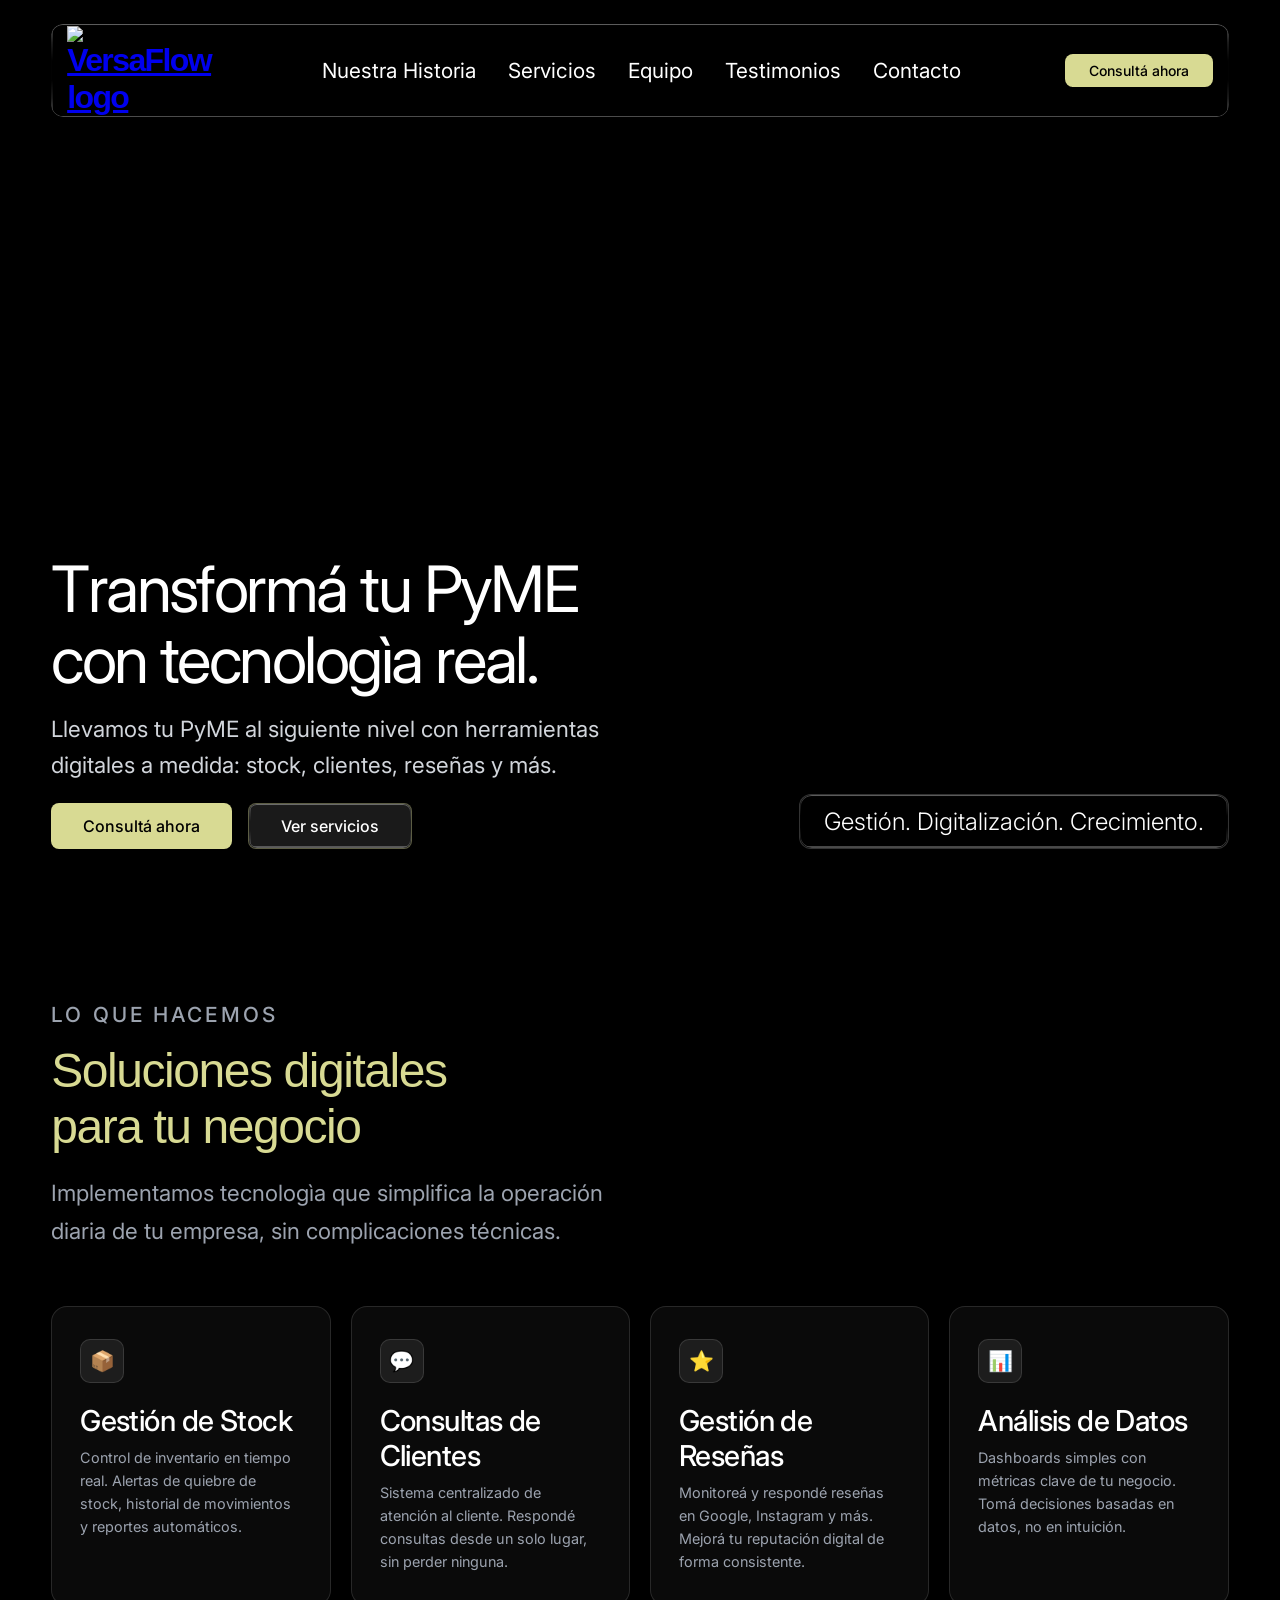
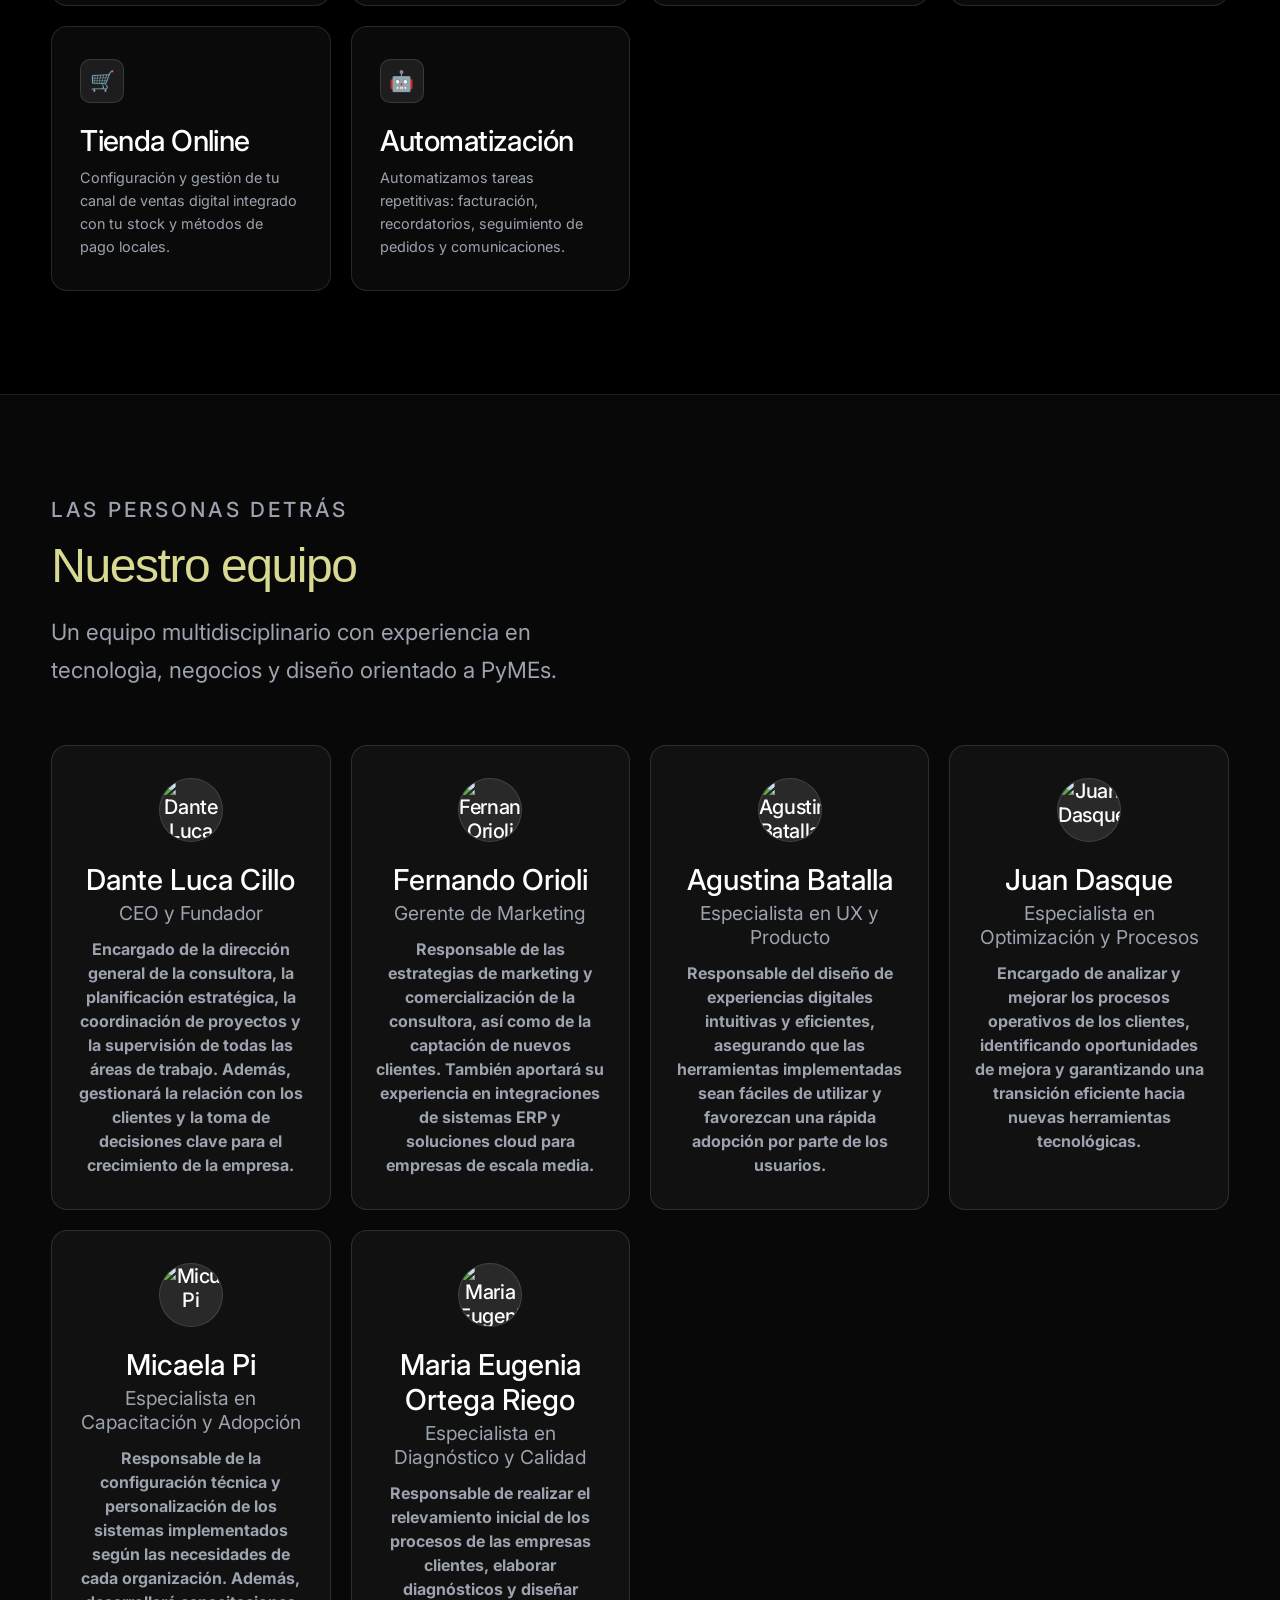
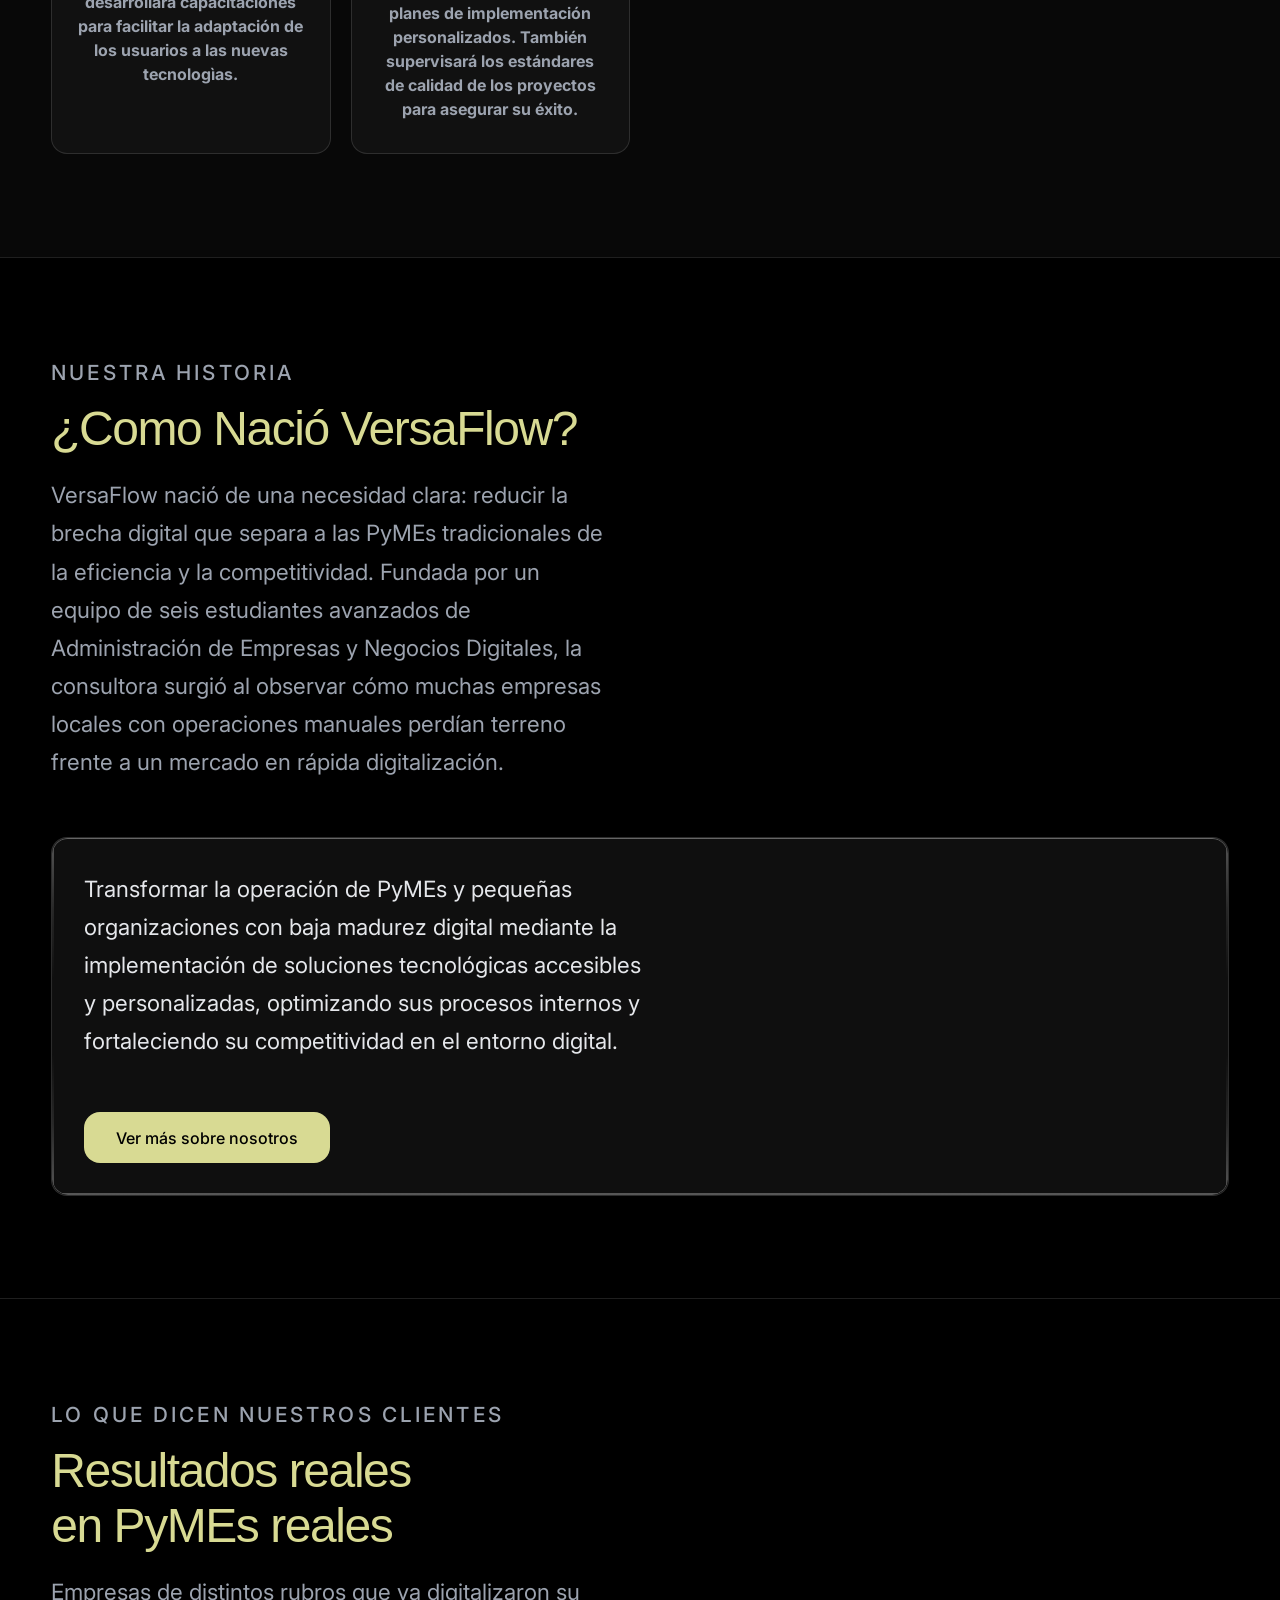
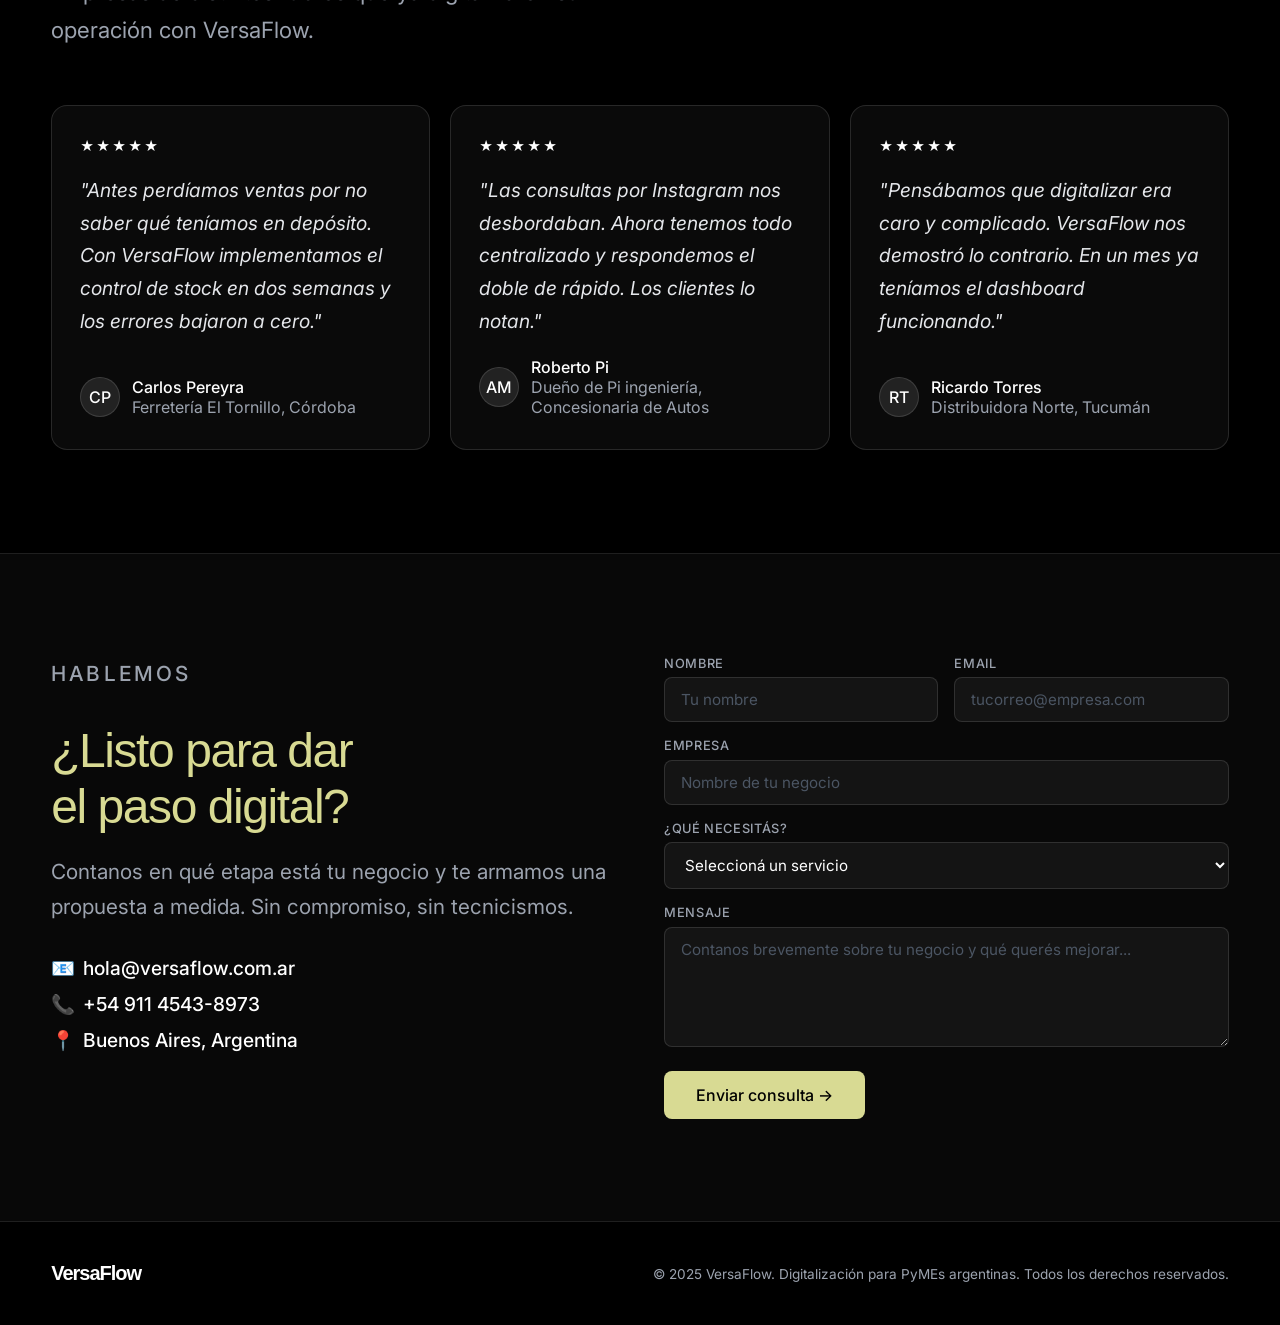
==== index.html @ bc1e1da6 "Add files via upload" ====
<!DOCTYPE html>
<html lang="es">
<head>
  <meta charset="UTF-8" />
  <meta name="viewport" content="width=device-width, initial-scale=1.0" />
  <title>VersaFlow — Digitalización para PyMEs</title>
  <link rel="icon" type="image/png" href="img/versaflow3_rectangular.png" />
  <link rel="preconnect" href="https://fonts.googleapis.com">
  <link rel="preconnect" href="https://fonts.gstatic.com" crossorigin>
  <link href="https://fonts.googleapis.com/css2?family=Inter:wght@300;400;500;600&display=swap" rel="stylesheet">
  <link href="https://fonts.cdnfonts.com/css/coolvetica" rel="stylesheet">
  <link rel="stylesheet" href="styles.css">
</head>
<body>

<!-- ═══ HERO ═══ -->
<section class="hero">
  <!-- Cambia el nombre del archivo de video aquí -->
  <video class="background-video" autoplay muted loop playsinline src="img/video_fondo_hero.mp4"></video>
  <div class="content-layer">
    <div class="navbar-wrap">
      <nav class="liquid-glass">
        <a href="#" class="logo nav-logo"><img src="img/versaflow3_rectangular.png" alt="VersaFlow logo" style="width: 150px; height: auto;"></a>
        <ul class="nav-links">
          <li><a href="nosotros.html">Nuestra Historia</a></li>
          <li><a href="#servicios">Servicios</a></li>
          <li><a href="#equipo">Equipo</a></li>
          <li><a href="#testimonios">Testimonios</a></li>
          <li><a href="#contacto">Contacto</a></li>
        </ul>
        <button class="btn-nav" onclick="document.getElementById('contacto').scrollIntoView({behavior:'smooth'})">Consultá ahora</button>
      </nav>
    </div>
    <div class="hero-body">
      <div class="hero-grid">
        <div>
          <h1 id="heading"></h1>
          <p class="hero-sub" id="sub">Llevamos tu PyME al siguiente nivel con herramientas digitales a medida: stock, clientes, reseñas y más.</p>
          <div class="btn-row" id="btns">
            <button class="btn-primary" onclick="document.getElementById('contacto').scrollIntoView({behavior:'smooth'})">Consultá ahora</button>
            <button class="btn-glass liquid-glass" onclick="document.getElementById('servicios').scrollIntoView({behavior:'smooth'})">Ver servicios</button>
          </div>
        </div>
        <div class="tag-wrap" id="tag">
          <div class="tag-card liquid-glass">
            Gestión. Digitalización. Crecimiento.
          </div>
        </div>
      </div>
    </div>
  </div>
</section>

<!-- ═══ SERVICIOS ═══ -->
<section class="page-section" id="servicios">
  <div class="section-header reveal">
    <p class="section-label">Lo que hacemos</p>
    <h2 class="section-title">Soluciones digitales<br>para tu negocio</h2>
    <p class="section-desc">Implementamos tecnologìa que simplifica la operación diaria de tu empresa, sin complicaciones técnicas.</p>
  </div>
  <div class="services-grid">
    <div class="service-card reveal">
      <div class="service-icon">📦</div>
      <h3>Gestión de Stock</h3>
      <p>Control de inventario en tiempo real. Alertas de quiebre de stock, historial de movimientos y reportes automáticos.</p>
    </div>
    <div class="service-card reveal">
      <div class="service-icon">💬</div>
      <h3>Consultas de Clientes</h3>
      <p>Sistema centralizado de atención al cliente. Respondé consultas desde un solo lugar, sin perder ninguna.</p>
    </div>
    <div class="service-card reveal">
      <div class="service-icon">⭐</div>
      <h3>Gestión de Reseñas</h3>
      <p>Monitoreá y respondé reseñas en Google, Instagram y más. Mejorá tu reputación digital de forma consistente.</p>
    </div>
    <div class="service-card reveal">
      <div class="service-icon">📊</div>
      <h3>Análisis de Datos</h3>
      <p>Dashboards simples con métricas clave de tu negocio. Tomá decisiones basadas en datos, no en intuición.</p>
    </div>
    <div class="service-card reveal">
      <div class="service-icon">🛒</div>
      <h3>Tienda Online</h3>
      <p>Configuración y gestión de tu canal de ventas digital integrado con tu stock y métodos de pago locales.</p>
    </div>
    <div class="service-card reveal">
      <div class="service-icon">🤖</div>
      <h3>Automatización</h3>
      <p>Automatizamos tareas repetitivas: facturación, recordatorios, seguimiento de pedidos y comunicaciones.</p>
    </div>
  </div>
</section>

<hr class="divider">

<!-- ═══ EQUIPO ═══ -->
<section class="page-section" id="equipo">
  <div class="section-header reveal">
    <p class="section-label">Las personas detrás</p>
    <h2 class="section-title">Nuestro equipo</h2>
    <p class="section-desc">Un equipo multidisciplinario con experiencia en tecnologìa, negocios y diseño orientado a PyMEs.</p>
  </div>
  <div class="team-grid">
    <div class="team-card reveal">
      <div class="avatar">
        <img src="img/dante.PNG" alt="Dante Luca Cillo">
      </div>
      <h3>Dante Luca Cillo</h3>
      <p class="role">CEO y Fundador</p>
      <p class="bio"><strong>Encargado de la dirección general de la consultora, la planificación estratégica, la coordinación de proyectos y la supervisión de todas las áreas de trabajo. Además, gestionará la relación con los clientes y la toma de decisiones clave para el crecimiento de la empresa.</strong></p>
    </div>
    <div class="team-card reveal">
      <div class="avatar">
        <img src="img/fernando.PNG" alt="Fernando Orioli">
      </div>
      <h3>Fernando Orioli</h3>
      <p class="role">Gerente de Marketing</p>
      <p class="bio"><strong>Responsable de las estrategias de marketing y comercialización de la consultora, así como de la captación de nuevos clientes. También aportará su experiencia en integraciones de sistemas ERP y soluciones cloud para empresas de escala media.</strong></p>
    </div>
    <div class="team-card reveal">
      <div class="avatar">
        <img src="img/agus.PNG" alt="Agustina Batalla">
      </div>
      <h3>Agustina Batalla</h3>
      <p class="role">Especialista en UX y Producto</p>
      <p class="bio"><strong>Responsable del diseño de experiencias digitales intuitivas y eficientes, asegurando que las herramientas implementadas sean fáciles de utilizar y favorezcan una rápida adopción por parte de los usuarios.</strong></p>
    </div>
    <div class="team-card reveal">
      <div class="avatar">
        <img src="img/juan.PNG" alt="Juan Dasque">
      </div>
      <h3>Juan Dasque</h3>
      <p class="role">Especialista en Optimización y Procesos</p>
      <p class="bio"><strong>Encargado de analizar y mejorar los procesos operativos de los clientes, identificando oportunidades de mejora y garantizando una transición eficiente hacia nuevas herramientas tecnológicas.</strong></p>
    </div>
        <div class="team-card reveal">
      <div class="avatar">
        <img src="img/mica.jpeg" alt="Micu Pi">
      </div>
      <h3>Micaela Pi</h3>
      <p class="role">Especialista en Capacitación y Adopción</p>
      <p class="bio"><strong>Responsable de la configuración técnica y personalización de los sistemas implementados según las necesidades de cada organización. Además, desarrollará capacitaciones para facilitar la adaptación de los usuarios a las nuevas tecnologìas.</strong></p>
    </div>
        <div class="team-card reveal">
      <div class="avatar">
        <img src="img/mauge.PNG" alt="Maria Eugenia Ortega Riego">
      </div>
      <h3>Maria Eugenia Ortega Riego</h3>
      <p class="role">Especialista en Diagnóstico y Calidad</p>
      <p class="bio"><strong>Responsable de realizar el relevamiento inicial de los procesos de las empresas clientes, elaborar diagnósticos y diseñar planes de implementación personalizados. También supervisará los estándares de calidad de los proyectos para asegurar su éxito.</strong></p>
    </div>
  </div>
</section>
<hr class="divider">
<section class="page-section reveal" id="nosotros">
  <div class="section-header">
    <p class="section-label">Nuestra Historia</p>
    <h2 class="section-title">¿Como Nació VersaFlow?</h2>
    <p class="section-desc">VersaFlow nació de una necesidad clara: reducir la brecha digital que separa a las PyMEs tradicionales de la eficiencia y la competitividad. Fundada por un equipo de seis estudiantes avanzados de Administración de Empresas y Negocios Digitales, la consultora surgió al observar cómo muchas empresas locales con operaciones manuales perdían terreno frente a un mercado en rápida digitalización.</p>
  </div>
  <div class="liquid-glass about-card">
    <p class="section-desc">Transformar la operación de PyMEs y pequeñas organizaciones con baja madurez digital mediante la implementación de soluciones tecnológicas accesibles y personalizadas, optimizando sus procesos internos y fortaleciendo su competitividad en el entorno digital.</p>
    <a class="btn-glass" href="nosotros.html">Ver más sobre nosotros</a>
  </div>
</section>
<hr class="divider">

<!-- ═══ TESTIMONIOS ═══ -->
<section class="page-section" id="testimonios">
  <div class="section-header reveal">
    <p class="section-label">Lo que dicen nuestros clientes</p>
    <h2 class="section-title">Resultados reales<br>en PyMEs reales</h2>
    <p class="section-desc">Empresas de distintos rubros que ya digitalizaron su operación con VersaFlow.</p>
  </div>
  <div class="testimonios-grid">
    <div class="testi-card reveal">
      <div class="stars">★★★★★</div>
      <blockquote>"Antes perdíamos ventas por no saber qué teníamos en depósito. Con VersaFlow implementamos el control de stock en dos semanas y los errores bajaron a cero."</blockquote>
      <div class="testi-author">
        <div class="testi-avatar">CP</div>
        <div>
          <p class="testi-author-name">Carlos Pereyra</p>
          <p class="testi-author-company">Ferretería El Tornillo, Córdoba</p>
        </div>
      </div>
    </div>
    <div class="testi-card reveal">
      <div class="stars">★★★★★</div>
      <blockquote>"Las consultas por Instagram nos desbordaban. Ahora tenemos todo centralizado y respondemos el doble de rápido. Los clientes lo notan."</blockquote>
      <div class="testi-author">
        <div class="testi-avatar">AM</div>
        <div>
          <p class="testi-author-name">Roberto Pi</p>
          <p class="testi-author-company">Dueño de Pi ingeniería, Concesionaria de Autos</p>
        </div>
      </div>
    </div>
    <div class="testi-card reveal">
      <div class="stars">★★★★★</div>
      <blockquote>"Pensábamos que digitalizar era caro y complicado. VersaFlow nos demostró lo contrario. En un mes ya teníamos el dashboard funcionando."</blockquote>
      <div class="testi-author">
        <div class="testi-avatar">RT</div>
        <div>
          <p class="testi-author-name">Ricardo Torres</p>
          <p class="testi-author-company">Distribuidora Norte, Tucumán</p>
        </div>
      </div>
    </div>
  </div>
</section>

<hr class="divider">

<!-- ═══ CONTACTO ═══ -->
<section class="page-section" id="contacto">
  <div class="contact-wrap">
    <div class="contact-info reveal">
      <p class="section-label">Hablemos</p>
      <h2 class="section-title">¿Listo para dar<br>el paso digital?</h2>
      <p>Contanos en qué etapa está tu negocio y te armamos una propuesta a medida. Sin compromiso, sin tecnicismos.</p>
      <div class="contact-detail">
        <span>📧 <strong>hola@versaflow.com.ar</strong></span>
        <span>📞 <strong>+54 911 4543-8973</strong></span>
        <span>📍 <strong>Buenos Aires, Argentina</strong></span>
      </div>
    </div>
    <div class="reveal">
      <form class="contact-form" onsubmit="handleSubmit(event)">
        <div class="form-row">
          <div class="form-field">
            <label>Nombre</label>
            <input type="text" placeholder="Tu nombre" required />
          </div>
          <div class="form-field">
            <label>Email</label>
            <input type="email" placeholder="tucorreo@empresa.com" required />
          </div>
        </div>
        <div class="form-field">
          <label>Empresa</label>
          <input type="text" placeholder="Nombre de tu negocio" />
        </div>
        <div class="form-field">
          <label>¿Qué necesitás?</label>
          <select>
            <option value="" disabled selected>Seleccioná un servicio</option>
            <option>Gestión de Stock</option>
            <option>Consultas de Clientes</option>
            <option>Gestión de Reseñas</option>
            <option>Tienda Online</option>
            <option>Automatización</option>
            <option>No sé, quiero asesoramiento</option>
          </select>
        </div>
        <div class="form-field">
          <label>Mensaje</label>
          <textarea placeholder="Contanos brevemente sobre tu negocio y qué querés mejorar..."></textarea>
        </div>
        <button type="submit" class="btn-submit" id="submit-btn">Enviar consulta →</button>
      </form>
    </div>
  </div>
</section>

<!-- ═══ FOOTER ═══ -->
<footer>
  <span class="logo">VersaFlow</span>
  <p>© 2025 VersaFlow. Digitalización para PyMEs argentinas. Todos los derechos reservados. </p>
</footer>

<script>
  /* ── Hero heading animation ── */
  const lines = ["Transformá tu PyME", "con tecnologìa real."];
  const charDelay = 30, initialDelay = 200;
  const headingEl = document.getElementById("heading");
  lines.forEach((line, lineIndex) => {
    const lineSpan = document.createElement("span");
    lineSpan.className = "line";
    line.split("").forEach((char, charIndex) => {
      const span = document.createElement("span");
      span.className = "char";
      span.textContent = char === " " ? "\u00A0" : char;
      const delay = initialDelay
        + lineIndex * lines[0].length * charDelay
        + (lineIndex * line.length + charIndex) * charDelay;
      setTimeout(() => span.classList.add("visible"), delay);
      lineSpan.appendChild(span);
    });
    headingEl.appendChild(lineSpan);
  });

  function fadeIn(id, delay) {
    setTimeout(() => { document.getElementById(id).style.opacity = "1"; }, delay);
  }
  fadeIn("sub", 800);
  fadeIn("btns", 1200);
  fadeIn("tag", 1400);

  /* ── Scroll reveal ── */
  const observer = new IntersectionObserver((entries) => {
    entries.forEach((entry, i) => {
      if (entry.isIntersecting) {
        const delay = entry.target.dataset.delay || 0;
        setTimeout(() => entry.target.classList.add("visible"), delay);
        observer.unobserve(entry.target);
      }
    });
  }, { threshold: 0.12 });

  document.querySelectorAll(".reveal").forEach((el, i) => {
    el.dataset.delay = (i % 4) * 100;
    observer.observe(el);
  });

  /* ── Contact form ── */
  function handleSubmit(e) {
    e.preventDefault();
    const btn = document.getElementById("submit-btn");
    btn.textContent = "✓ Mensaje enviado";
    btn.style.background = "#d1fae5";
    btn.style.color = "#065f46";
    btn.disabled = true;
  }
</script>
</body>
</html>
---- styles.css ----
*, *::before, *::after { box-sizing: border-box; margin: 0; padding: 0; }

:root {
  --px: clamp(1.5rem, 4vw, 4rem);
  --accent: #fff;
  --brand: rgb(216, 218, 147);
  --brand-dark: rgb(165, 168, 112);
  --muted: #9ca3af;
  --border: rgba(255,255,255,0.12);
  --card-bg: rgba(255,255,255,0.04);
}

html {
  scroll-behavior: smooth;
  overflow-x: hidden;
}

body {
  font-family: 'Coolvetica', 'Inter', sans-serif;
  -webkit-font-smoothing: antialiased;
  -moz-osx-font-smoothing: grayscale;
  background: #000;
  color: #fff;
  overflow-x: hidden;
}

/* ─── LIQUID GLASS ─── */
.liquid-glass {
  background: rgba(0,0,0,0.4);
  backdrop-filter: blur(4px);
  -webkit-backdrop-filter: blur(4px);
  box-shadow: inset 0 1px 1px rgba(255,255,255,0.1);
  position: relative;
  overflow: hidden;
}
.liquid-glass::before {
  content: '';
  position: absolute;
  inset: 0;
  border-radius: inherit;
  padding: 1.4px;
  background: linear-gradient(180deg,
    rgba(255,255,255,0.3) 0%, rgba(255,255,255,0.1) 20%,
    rgba(255,255,255,0) 40%, rgba(255,255,255,0) 60%,
    rgba(255,255,255,0.1) 80%, rgba(255,255,255,0.3) 100%);
  -webkit-mask: linear-gradient(#fff 0 0) content-box, linear-gradient(#fff 0 0);
  -webkit-mask-composite: xor;
  mask-composite: exclude;
  pointer-events: none;
}

/* ─── SCROLL REVEAL ─── */
.reveal {
  opacity: 0;
  transform: translateY(28px);
  transition: opacity 700ms ease, transform 700ms ease;
}
.reveal.visible {
  opacity: 1;
  transform: translateY(0);
}

/* ─── HERO ─── */
.hero {
  position: relative;
  width: 100%;
  height: 100vh;
  overflow: hidden;
  background: #000;
}
.hero::after {
  content: '';
  position: absolute;
  inset: 0;
  pointer-events: none;
  background:
    radial-gradient(circle at left bottom, rgba(0,0,0,0.85) 0%, rgba(0,0,0,0.4) 25%, transparent 60%),
    radial-gradient(circle at right top, rgba(0,0,0,0.85) 0%, rgba(0,0,0,0.4) 25%, transparent 60%);
  z-index: 1;
}
.hero video.background-video {
  position: absolute;
  inset: 0;
  width: 100%;
  height: 100%;
  object-fit: cover;
  object-position: center;
  transform: scale(1.4);
  pointer-events: none;
  z-index: 0;
}
.content-layer {
  position: relative;
  z-index: 2;
  width: 100%; height: 100%;
  display: flex;
  flex-direction: column;
  padding: 0 var(--px);
}
.navbar-wrap { padding-top: 1.5rem; }
nav {
  display: flex;
  align-items: center;
  justify-content: space-between;
  border-radius: 0.75rem;
  padding: 0.1rem 1rem;
}
.logo {
  font-family: 'Coolvetica', sans-serif;
  font-size: 2rem;
  font-weight: 600;
  letter-spacing: -0.05em;
}
.nav-logo img {
  display: block;
  height: 2.2rem;
  width: auto;
}
.nav-links { display: none; gap: 2rem; list-style: none; }
@media (min-width: 768px) { .nav-links { display: flex; } }
.nav-links a {
  color: #fff;
  text-decoration: none;
  font-size: 1.3rem;
  transition: color 0.2s;
}
.nav-links a:hover { color: var(--brand); }
.btn-nav {
  background: var(--brand);
  color: #000;
  border: none;
  padding: 0.5rem 1.5rem;
  border-radius: 0.5rem;
  font-size: 0.875rem;
  font-weight: 500;
  cursor: pointer;
  font-family: 'Inter', sans-serif;
  transition: background 0.2s;
}
.btn-nav:hover { background: var(--brand-dark); color: #fff; }
.hero-body {
  flex: 1;
  display: flex;
  flex-direction: column;
  justify-content: flex-end;
  padding-bottom: clamp(3rem, 4vw, 4rem);
}
.hero-grid {
  display: grid;
  grid-template-columns: 1fr;
  align-items: end;
  gap: 2rem;
}
@media (min-width: 1024px) { .hero-grid { grid-template-columns: 1fr 1fr; } }
h1 {
  font-family: 'Coolvetica', 'Inter', sans-serif;
  font-size: clamp(2.25rem, 5vw, 4.5rem);
  font-weight: 400;
  letter-spacing: -0.04em;
  line-height: 1.1;
  margin-bottom: 1rem;
}
h1 .line { display: block; }
h1 .char {
  display: inline-block;
  opacity: 0;
  transform: translateX(-18px);
  transition: opacity 500ms ease-out, transform 500ms ease-out;
}
h1 .char.visible { opacity: 1; transform: translateX(0); }
.hero-sub {
  color: #d1d5db;
  font-size: 1.4rem;
  line-height: 1.6;
  margin-bottom: 1.25rem;
  opacity: 0;
  transition: opacity 1000ms ease;
}
.btn-row {
  display: flex;
  flex-wrap: wrap;
  gap: 1rem;
  opacity: 0;
  transition: opacity 1000ms ease;
}
.btn-primary {
  background: var(--brand);
  color: #000;
  border: none;
  padding: 0.75rem 2rem;
  border-radius: 0.5rem;
  font-weight: 500;
  font-size: 1rem;
  cursor: pointer;
  font-family: 'Inter', sans-serif;
  transition: background 0.2s;
}
.btn-primary:hover { background: var(--brand-dark); color: #fff; }
.btn-glass {
  background: rgba(255,255,255,0.10);
  color: #fff;
  padding: 0.75rem 2rem;
  border-radius: 0.5rem;
  font-weight: 500;
  font-size: 1rem;
  cursor: pointer;
  font-family: 'Inter', sans-serif;
  border: 1px solid rgba(216, 218, 147, 0.35);
  backdrop-filter: blur(10px);
  -webkit-backdrop-filter: blur(10px);
  transition: background 0.25s ease, color 0.25s ease, box-shadow 0.25s ease, border-color 0.25s ease;
}
.btn-glass:hover {
  background: rgba(255,255,255,0.20);
  color: #000;
  border-color: rgba(216, 218, 147, 0.55);
  box-shadow: 0 18px 40px rgba(0,0,0,0.18);
}
.about-card {
  padding: 2rem;
  border: 1px solid var(--border);
  background: rgba(255, 255, 255, 0.06);
  border-radius: 1rem;
  margin-top: 1.75rem;
}
.about-card .section-desc {
  color: #e5e7eb;
  margin-bottom: 1.75rem;
}
.about-card .btn-glass {
  background: var(--brand);
  color: #000;
  border: none;
  padding: 0.95rem 2rem;
  border-radius: 1rem;
  font-weight: 500;
  font-size: 1rem;
  margin-top: 1.5rem;
  display: inline-flex;
  align-items: center;
  text-decoration: none;
}
.about-card .btn-glass:hover {
  background: var(--brand-dark);
  color: #fff;
  box-shadow: 0 18px 40px rgba(0,0,0,0.17);
}
.tag-wrap {
  display: flex;
  align-items: flex-end;
  justify-content: flex-start;
  opacity: 0;
  transition: opacity 1000ms ease;
}
@media (min-width: 1024px) { .tag-wrap { justify-content: flex-end; } }
.tag-card {
  border: 1px solid rgba(255,255,255,0.2);
  padding: 0.75rem 1.5rem;
  border-radius: 0.75rem;
  font-weight: 300;
  font-size: clamp(1.125rem, 2vw, 1.5rem);
  white-space: nowrap;
}

/* ─── SHARED SECTION STYLES ─── */
section.page-section {
  padding: clamp(5rem, 8vw, 8rem) var(--px);
}
.section-label {
  font-size: 1.3rem;
  font-weight: 500;
  letter-spacing: 0.15em;
  text-transform: uppercase;
  color: var(--muted);
  margin-bottom: 1rem;
}
.section-title {
  font-family: 'Coolvetica', sans-serif;
  font-size: clamp(2rem, 4vw, 3rem);
  font-weight: 400;
  letter-spacing: -0.03em;
  line-height: 1.15;
  margin-bottom: 1.25rem;
  color: var(--brand);
}
.section-desc {
  color: var(--muted);
  font-size: 1.4rem;
  line-height: 1.7;
  max-width: 560px;
}
.section-header { margin-bottom: 3.5rem; }
hr.divider {
  border: none;
  border-top: 1px solid var(--border);
}

/* ─── SERVICIOS ─── */
#servicios { background: #000; }
.services-grid {
  display: grid;
  grid-template-columns: repeat(auto-fit, minmax(260px, 1fr));
  gap: 1.25rem;
}
.service-card {
  background: var(--card-bg);
  border: 1px solid var(--border);
  border-radius: 1rem;
  padding: 2rem 1.75rem;
  transition: border-color 0.3s, background 0.3s;
}
.service-card:hover {
  border-color: rgba(255,255,255,0.3);
  background: rgba(255,255,255,0.07);
}
.service-icon {
  width: 44px;
  height: 44px;
  background: rgba(255,255,255,0.08);
  border: 1px solid var(--border);
  border-radius: 0.625rem;
  display: flex;
  align-items: center;
  justify-content: center;
  font-size: 1.25rem;
  margin-bottom: 1.25rem;
}
.service-card h3 {
  font-size: 1.8rem;
  font-weight: 500;
  margin-bottom: 0.5rem;
  letter-spacing: -0.02em;
}
.service-card p {
  color: var(--muted);
  font-size: 0.9rem;
  line-height: 1.6;
}

/* ─── EQUIPO ─── */
#equipo { background: #080808; }
.team-grid {
  display: grid;
  grid-template-columns: repeat(auto-fit, minmax(220px, 1fr));
  gap: 1.25rem;
}
.team-card {
  background: var(--card-bg);
  border: 1px solid var(--border);
  border-radius: 1rem;
  padding: 2rem 1.5rem;
  text-align: center;
  transition: border-color 0.3s;
}
.team-card:hover { border-color: rgba(255,255,255,0.3); }
.avatar {
  width: 64px;
  height: 64px;
  border-radius: 50%;
  background: rgba(255,255,255,0.1);
  border: 1px solid var(--border);
  display: flex;
  align-items: center;
  justify-content: center;
  font-size: 1.25rem;
  font-weight: 500;
  margin: 0 auto 1.25rem;
  letter-spacing: -0.02em;
  overflow: hidden;
}
.avatar img {
  width: 100%;
  height: 100%;
  object-fit: cover;
  display: block;
}
.team-card h3 { font-size: 1.8rem; font-weight: 500; margin-bottom: 0.25rem; }
.team-card .role { color: var(--muted); font-size: 1.2rem; margin-bottom: 0.75rem; }
.team-card .bio { color: var(--muted); font-size: 1rem; line-height: 1.5; }

/* ─── TESTIMONIOS ─── */
#testimonios { background: #000; }
.testimonios-grid {
  display: grid;
  grid-template-columns: repeat(auto-fit, minmax(300px, 1fr));
  gap: 1.25rem;
}
.testi-card {
  background: var(--card-bg);
  border: 1px solid var(--border);
  border-radius: 1rem;
  padding: 2rem 1.75rem;
  display: flex;
  flex-direction: column;
  gap: 1.25rem;
  transition: border-color 0.3s;
}
.testi-card:hover { border-color: rgba(255,255,255,0.3); }
.stars { color: #fff; font-size: 0.85rem; letter-spacing: 2px; }
.testi-card blockquote {
  color: #e5e7eb;
  font-size: 1.2rem;
  line-height: 1.7;
  flex: 1;
  font-style: italic;
}
.testi-author { display: flex; align-items: center; gap: 0.75rem; }
.testi-avatar {
  width: 40px;
  height: 40px;
  border-radius: 50%;
  background: rgba(255,255,255,0.1);
  border: 1px solid var(--border);
  display: flex;
  align-items: center;
  justify-content: center;
  font-size: 1rem;
  font-weight: 500;
  flex-shrink: 0;
}
.testi-author-name { font-size: 1rem; font-weight: 500; }
.testi-author-company { font-size: 1rem; color: var(--muted); }

/* ─── CONTACTO ─── */
#contacto { background: #080808; }
.contact-wrap {
  display: grid;
  grid-template-columns: 1fr;
  gap: 3rem;
}
@media (min-width: 768px) {
  .contact-wrap { grid-template-columns: 1fr 1fr; align-items: start; }
}
.contact-info p {
  color: var(--muted);
  font-size: 1.3rem;
  line-height: 1.7;
  margin-bottom: 2rem;
}
.contact-detail {
  display: flex;
  flex-direction: column;
  gap: 0.75rem;
  margin-bottom: 2rem;
}
.contact-detail span {
  color: var(--muted);
  font-size: 1.2rem;
  display: flex;
  align-items: center;
  gap: 0.5rem;
}
.contact-detail span strong { color: #fff; font-weight: 500; }
.contact-form {
  display: flex;
  flex-direction: column;
  gap: 1rem;
}
.form-row { display: grid; grid-template-columns: 1fr 1fr; gap: 1rem; }
@media (max-width: 480px) { .form-row { grid-template-columns: 1fr; } }
.form-field { display: flex; flex-direction: column; gap: 0.4rem; }
.form-field label {
  font-size: 0.8rem;
  color: var(--muted);
  font-weight: 500;
  letter-spacing: 0.05em;
  text-transform: uppercase;
}
.form-field input,
.form-field textarea,
.form-field select {
  background: rgba(255,255,255,0.05);
  border: 1px solid var(--border);
  border-radius: 0.5rem;
  color: #fff;
  font-family: 'Inter', sans-serif;
  font-size: 0.95rem;
  padding: 0.75rem 1rem;
  outline: none;
  transition: border-color 0.2s;
  width: 100%;
}
.form-field input::placeholder,
.form-field textarea::placeholder { color: #4b5563; }
.form-field input:focus,
.form-field textarea:focus,
.form-field select:focus { border-color: rgba(255,255,255,0.4); }
.form-field select option { background: #111; }
.form-field textarea { resize: vertical; min-height: 120px; }
.btn-submit {
  background: var(--brand);
  color: #000;
  border: none;
  padding: 0.875rem 2rem;
  border-radius: 0.5rem;
  font-size: 1rem;
  font-weight: 500;
  cursor: pointer;
  font-family: 'Inter', sans-serif;
  transition: background 0.2s;
  margin-top: 0.5rem;
  align-self: flex-start;
}
.btn-submit:hover { background: var(--brand-dark); color: #fff; }

/* ─── FOOTER ─── */
footer {
  padding: 2.5rem var(--px);
  border-top: 1px solid var(--border);
  display: flex;
  align-items: center;
  justify-content: space-between;
  flex-wrap: wrap;
  gap: 1rem;
}
footer .logo {
  font-family: 'Coolvetica', sans-serif;
  font-size: 1.25rem;
}
footer p { color: var(--muted); font-size: 0.85rem; }
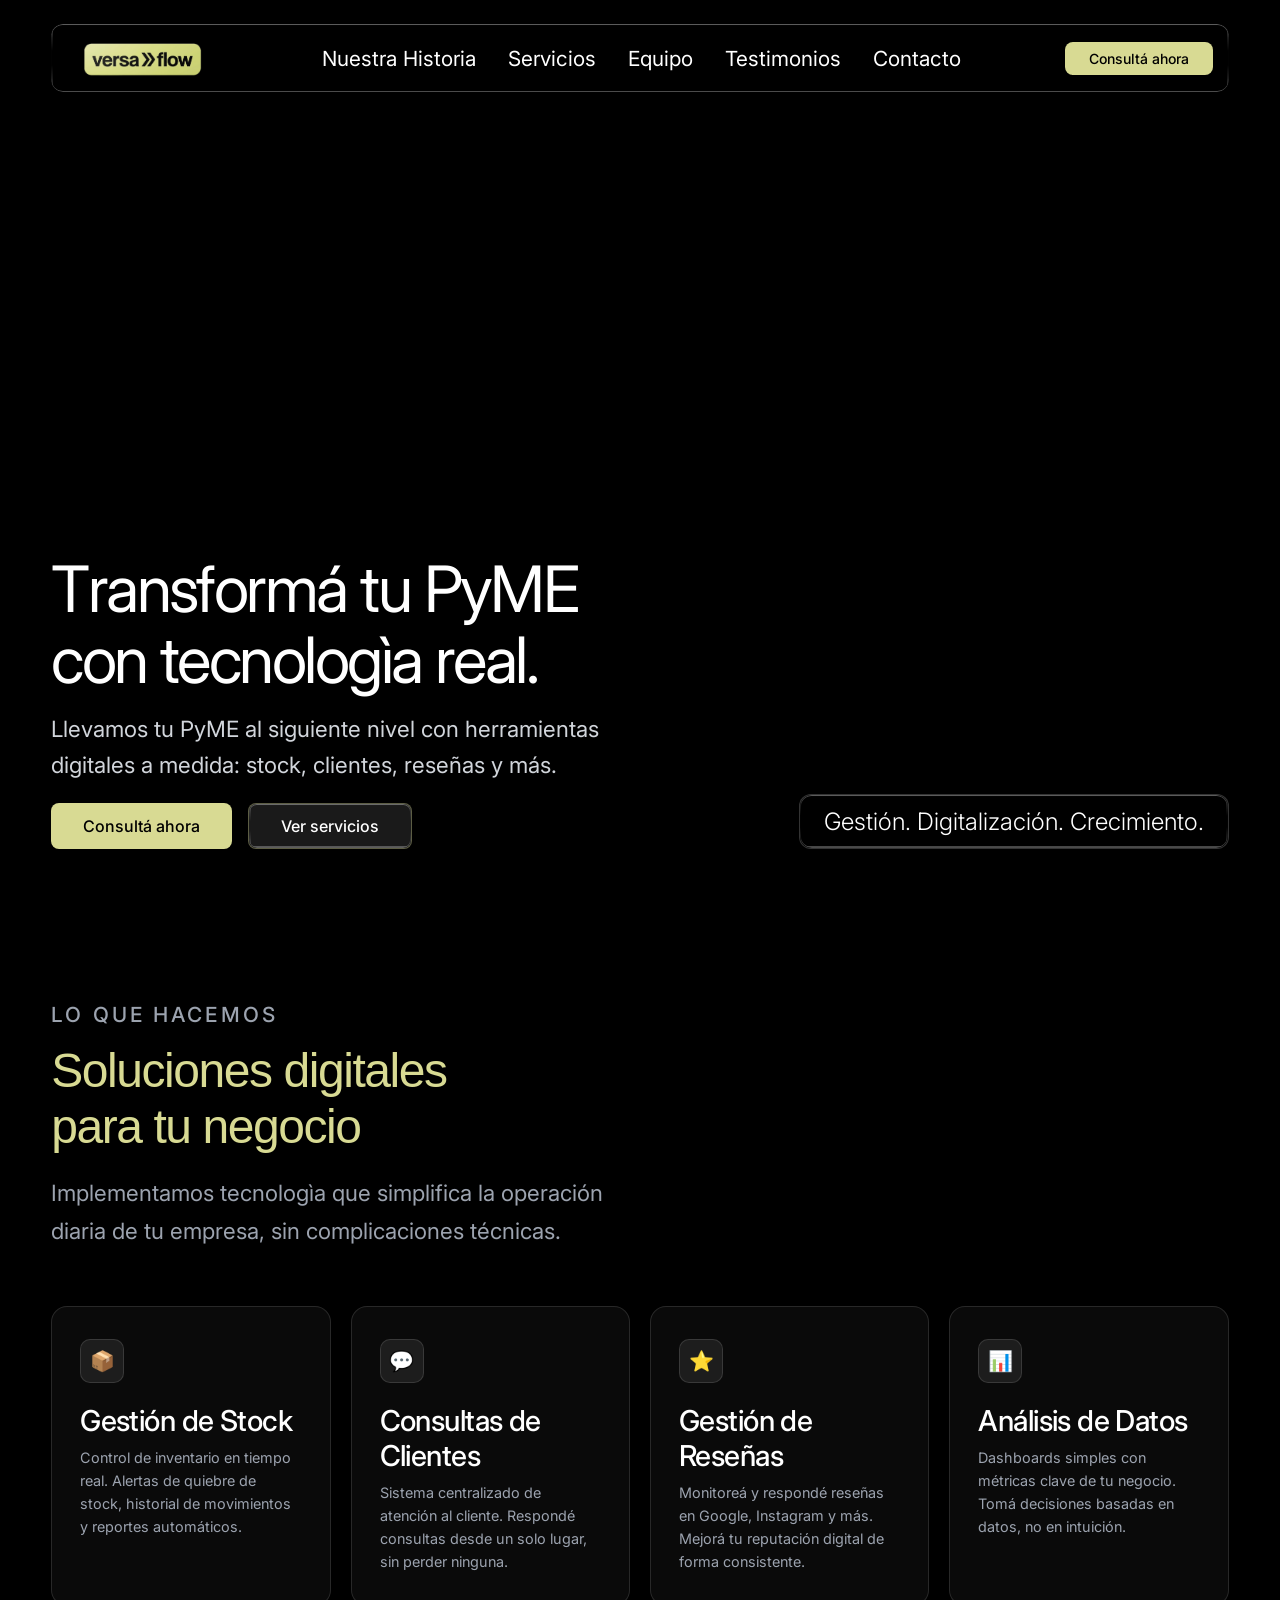
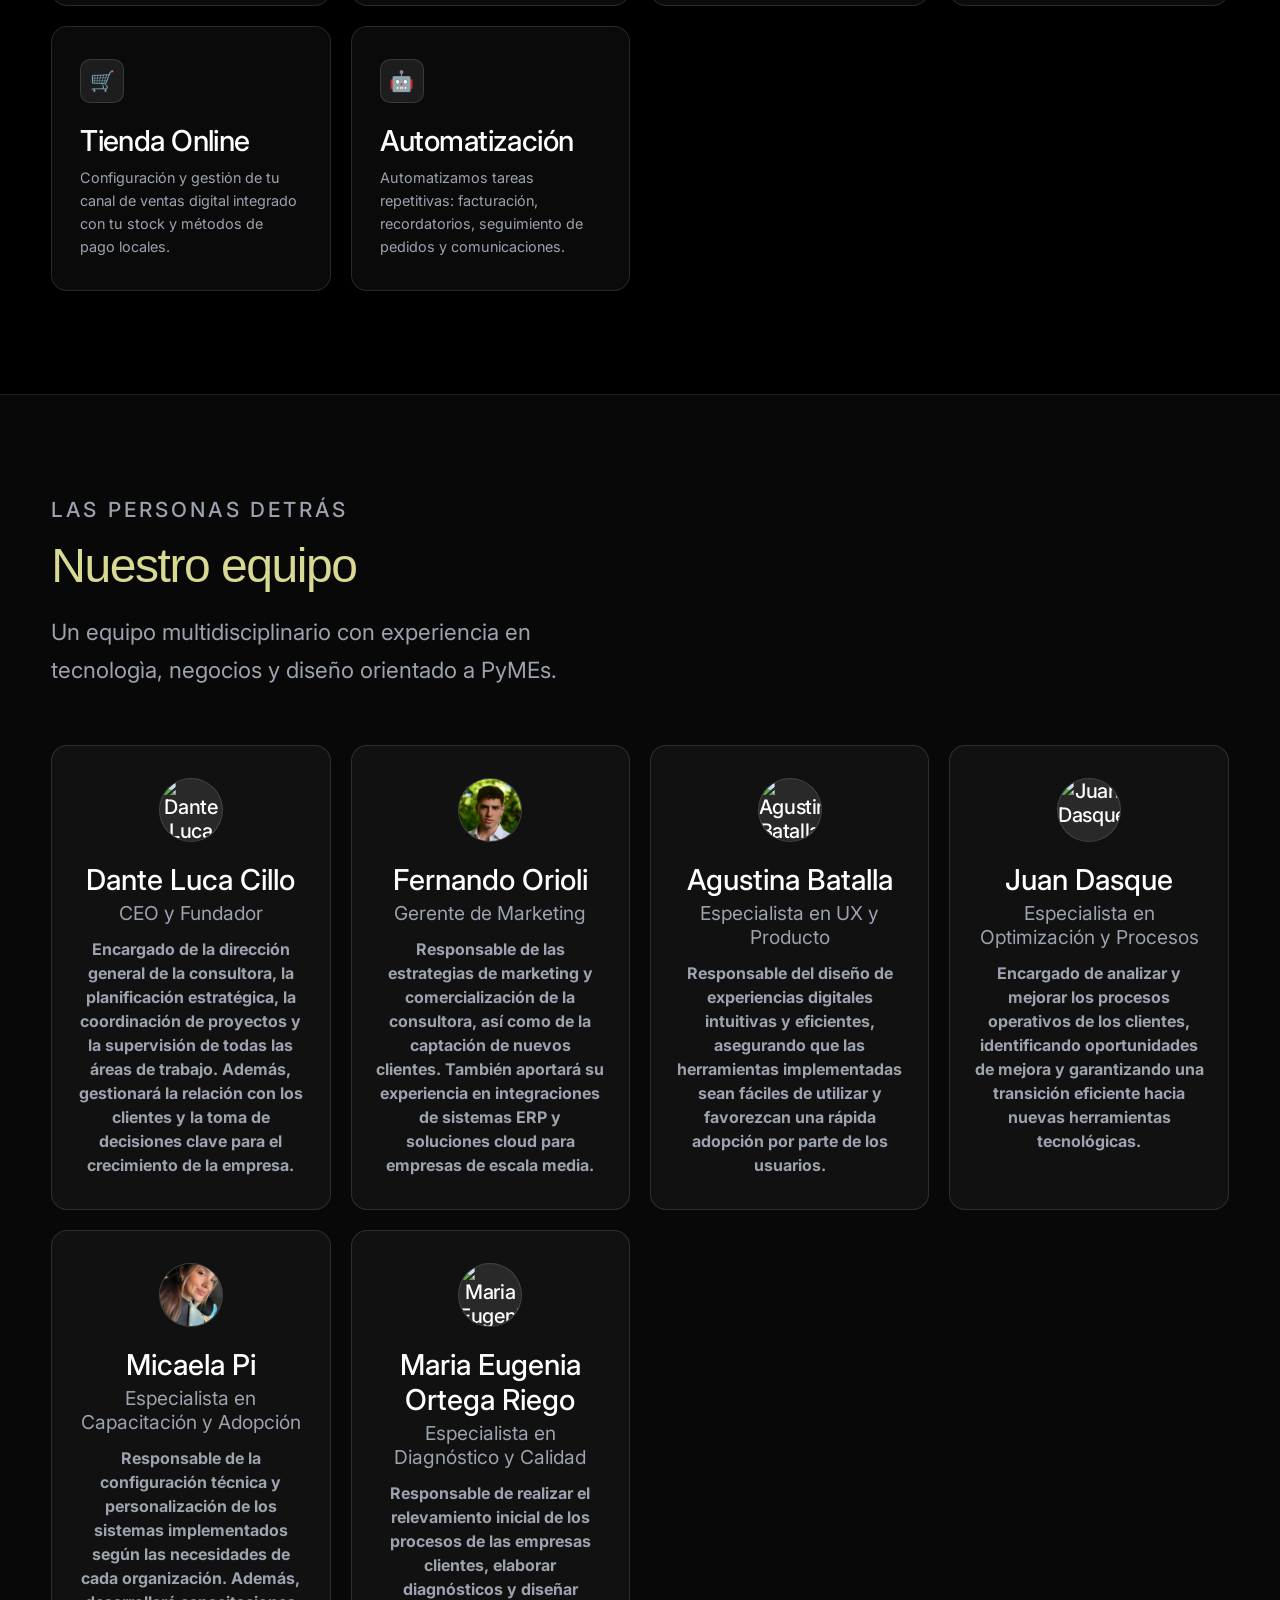
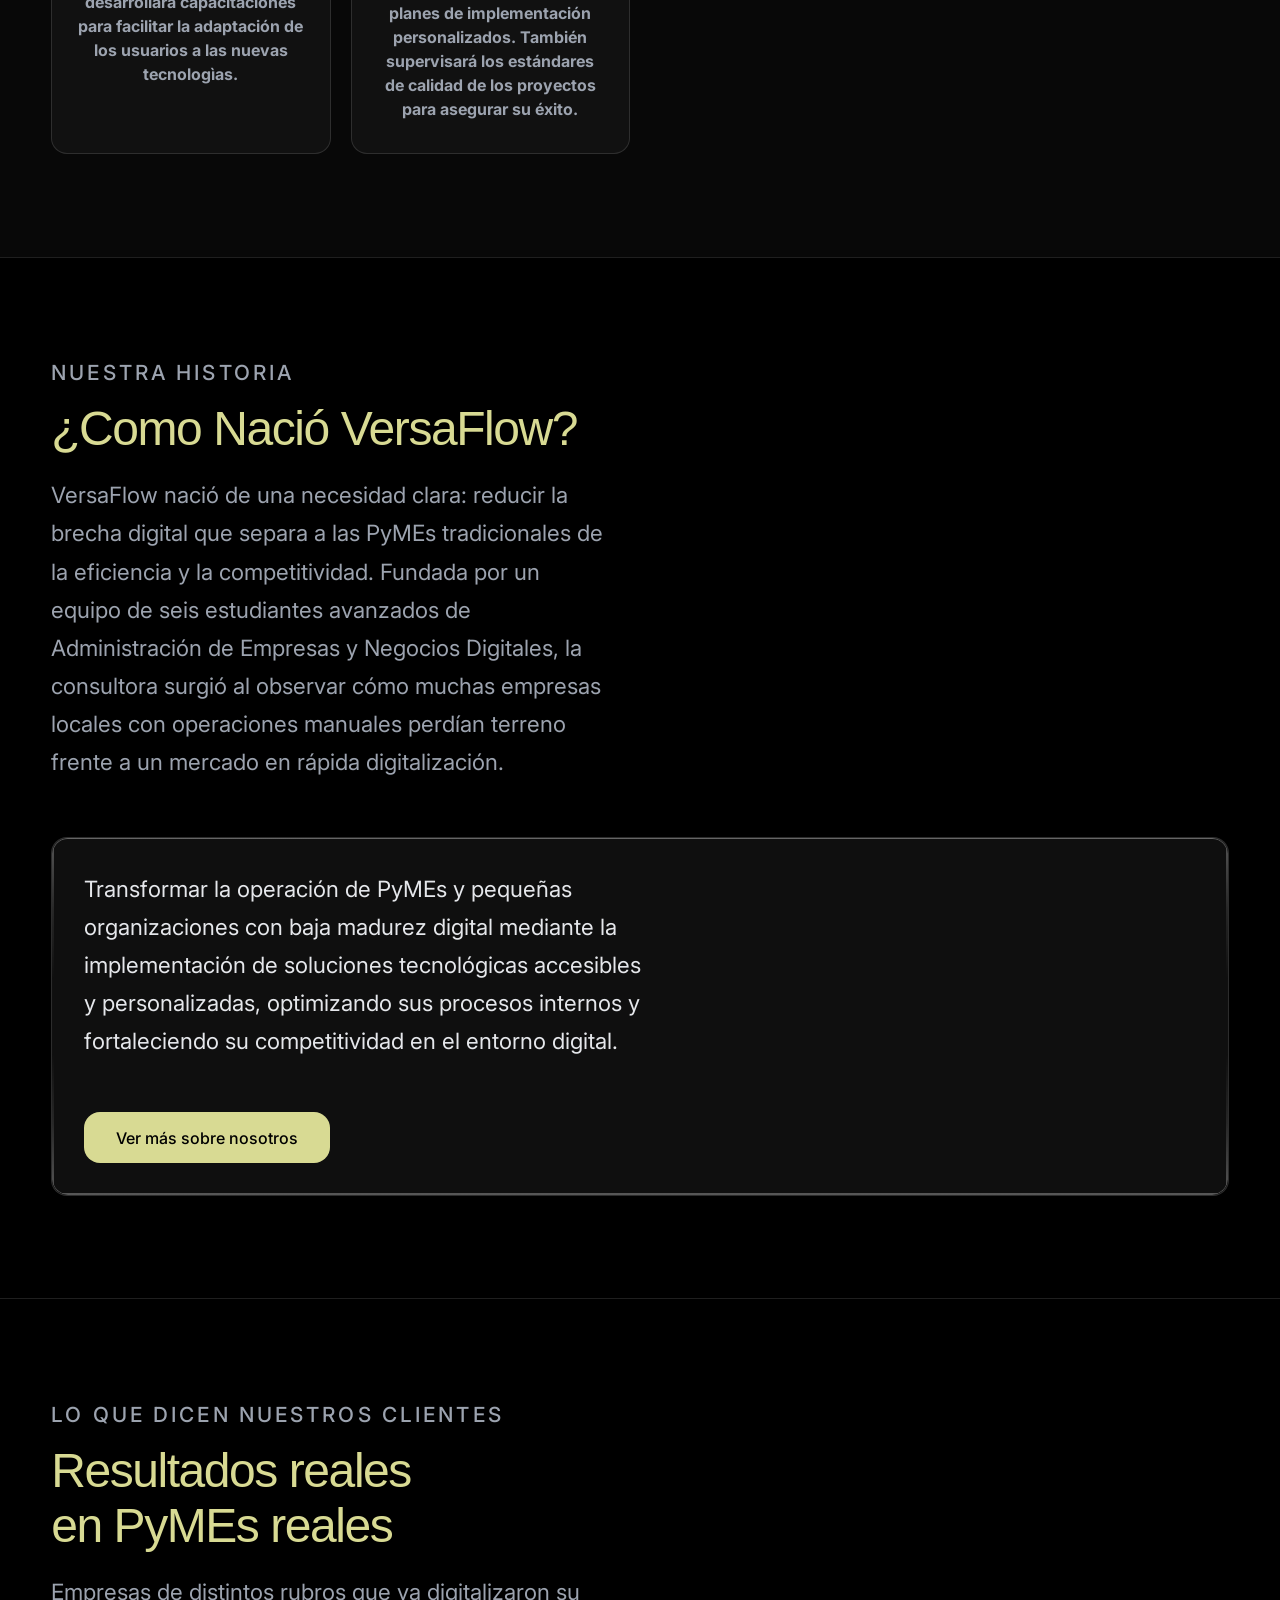
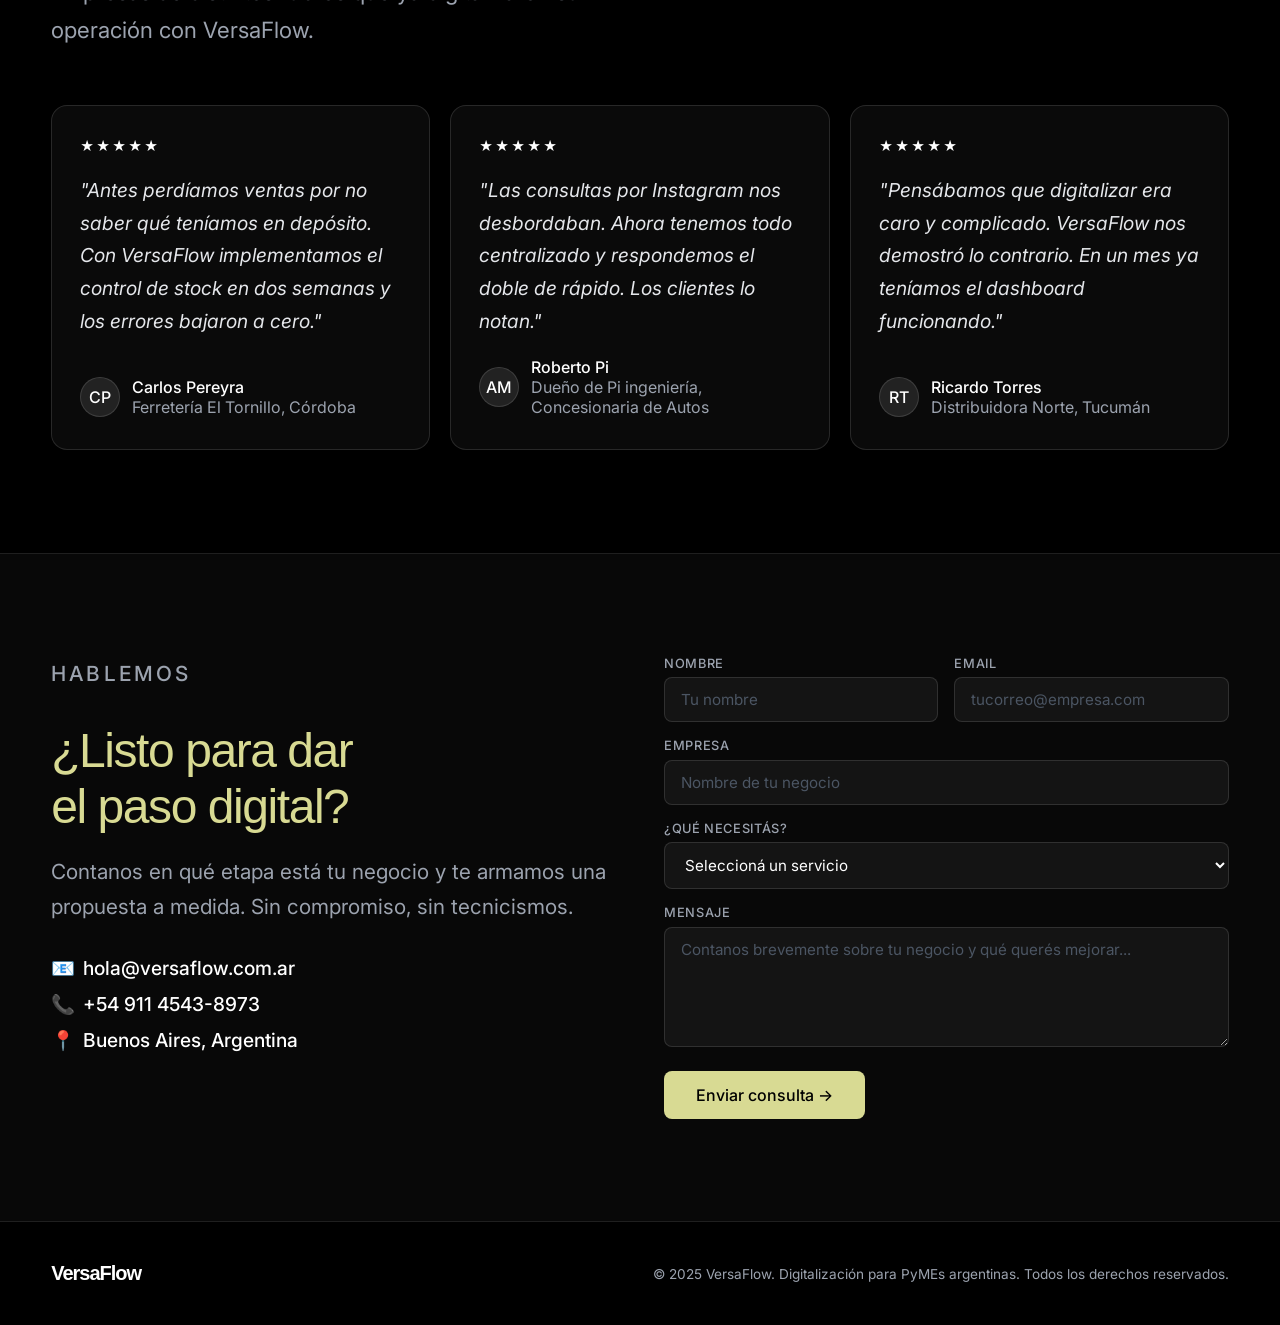
==== commit d205bada: "Add files via upload" ====
--- a/index.html
+++ b/index.html
@@ -3,7 +3,7 @@
 <head>
   <meta charset="UTF-8" />
   <meta name="viewport" content="width=device-width, initial-scale=1.0" />
-  <title>VersaFlow — Digitalización para PyMEs</title>
+  <title>VersaFlow | Digitalización para PyMEs</title>
   <link rel="icon" type="image/png" href="img/versaflow3_rectangular.png" />
   <link rel="preconnect" href="https://fonts.googleapis.com">
   <link rel="preconnect" href="https://fonts.gstatic.com" crossorigin>
@@ -313,6 +313,10 @@
     observer.observe(el);
   });
 
+  if (!('IntersectionObserver' in window)) {
+    document.querySelectorAll('.reveal').forEach((el) => el.classList.add('visible'));
+  }
+
   /* ── Contact form ── */
   function handleSubmit(e) {
     e.preventDefault();
--- a/styles.css
+++ b/styles.css
@@ -116,8 +116,23 @@
   height: 2.2rem;
   width: auto;
 }
-.nav-links { display: none; gap: 2rem; list-style: none; }
-@media (min-width: 768px) { .nav-links { display: flex; } }
+.nav-links {
+  display: flex;
+  flex-wrap: wrap;
+  flex-direction: column;
+  gap: 1rem;
+  list-style: none;
+  justify-content: center;
+  align-items: center;
+}
+@media (min-width: 768px) {
+  .nav-links {
+    flex-direction: row;
+    gap: 2rem;
+    justify-content: flex-start;
+    align-items: center;
+  }
+}
 .nav-links a {
   color: #fff;
   text-decoration: none;
@@ -125,6 +140,45 @@
   transition: color 0.2s;
 }
 .nav-links a:hover { color: var(--brand); }
+
+@media (max-width: 767px) {
+  nav {
+    flex-direction: column;
+    align-items: center;
+    justify-content: center;
+    gap: 1rem;
+    padding: 1rem;
+  }
+
+  .nav-links {
+    width: 100%;
+    flex-direction: column;
+    gap: 0.8rem;
+    align-items: center;
+  }
+
+  .nav-links a {
+    width: auto;
+    min-width: 180px;
+    text-align: center;
+    padding: 0.35rem 0.5rem;
+  }
+
+  .nav-logo {
+    width: 100%;
+    display: flex;
+    justify-content: center;
+  }
+
+  .nav-logo img {
+    height: 2.6rem;
+  }
+
+  .btn-nav {
+    width: min(100%, 260px);
+  }
+}
+
 .btn-nav {
   background: var(--brand);
   color: #000;
@@ -503,6 +557,49 @@
 }
 .btn-submit:hover { background: var(--brand-dark); color: #fff; }
 
+@media (max-width: 768px) {
+  section.page-section {
+    padding: 3rem 1.25rem;
+  }
+
+  .section-header { margin-bottom: 2rem; }
+  .section-title { font-size: clamp(1.8rem, 6vw, 2.5rem); }
+  .section-desc { max-width: 100%; font-size: 1rem; }
+
+  .hero-body { padding-bottom: 2rem; }
+  .content-layer { padding: 0 1.25rem; }
+  .btn-row { flex-direction: column; align-items: stretch; }
+  .btn-row button { width: 100%; }
+  .btn-primary, .btn-glass { width: 100%; }
+
+  .services-grid,
+  .team-grid,
+  .testimonios-grid,
+  .contact-wrap {
+    grid-template-columns: 1fr;
+  }
+
+  .service-card,
+  .team-card,
+  .testi-card,
+  .about-card {
+    padding: 1.5rem;
+  }
+
+  .team-card { text-align: left; }
+  .team-card .bio { font-size: 0.95rem; }
+
+  .hero { min-height: 80vh; }
+  .hero-grid { gap: 1.5rem; }
+  .tag-wrap { justify-content: flex-start; }
+
+  .reveal {
+    opacity: 1 !important;
+    transform: none !important;
+    transition: none !important;
+  }
+}
+
 /* ─── FOOTER ─── */
 footer {
   padding: 2.5rem var(--px);
